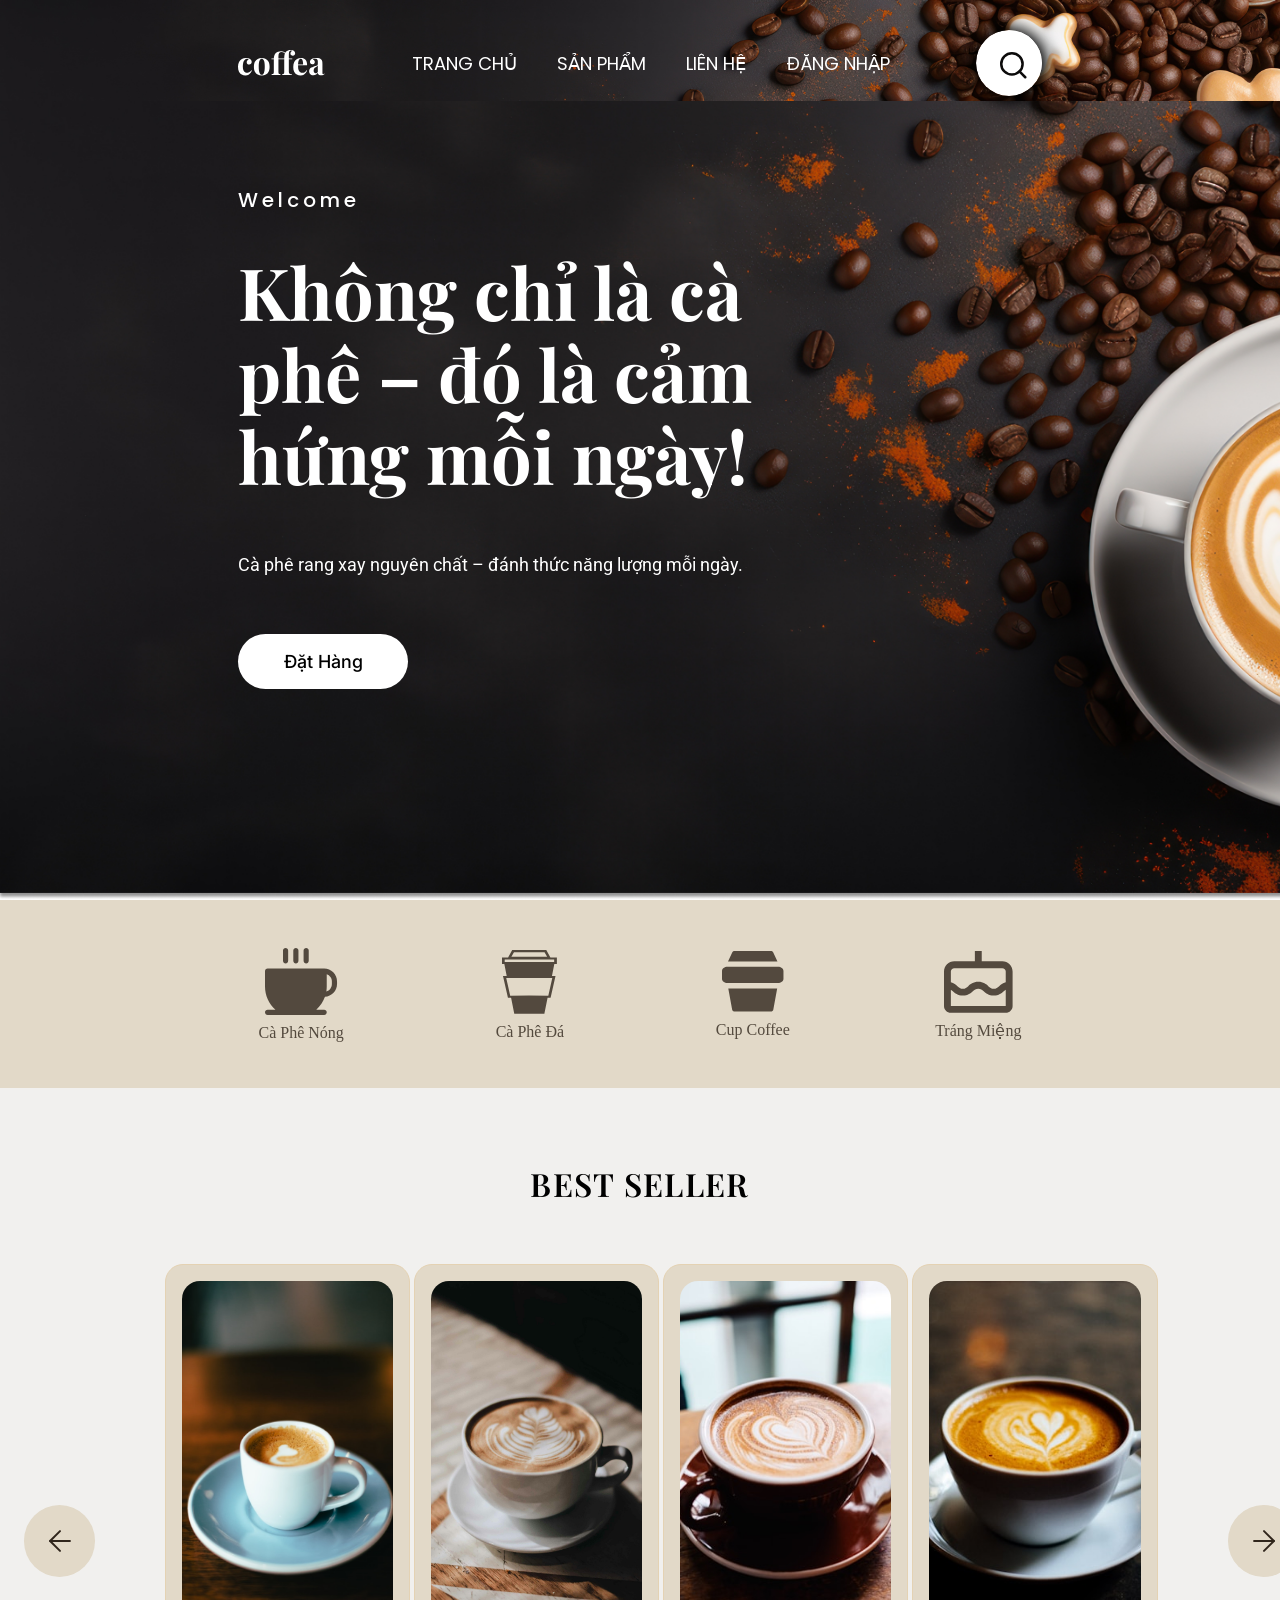
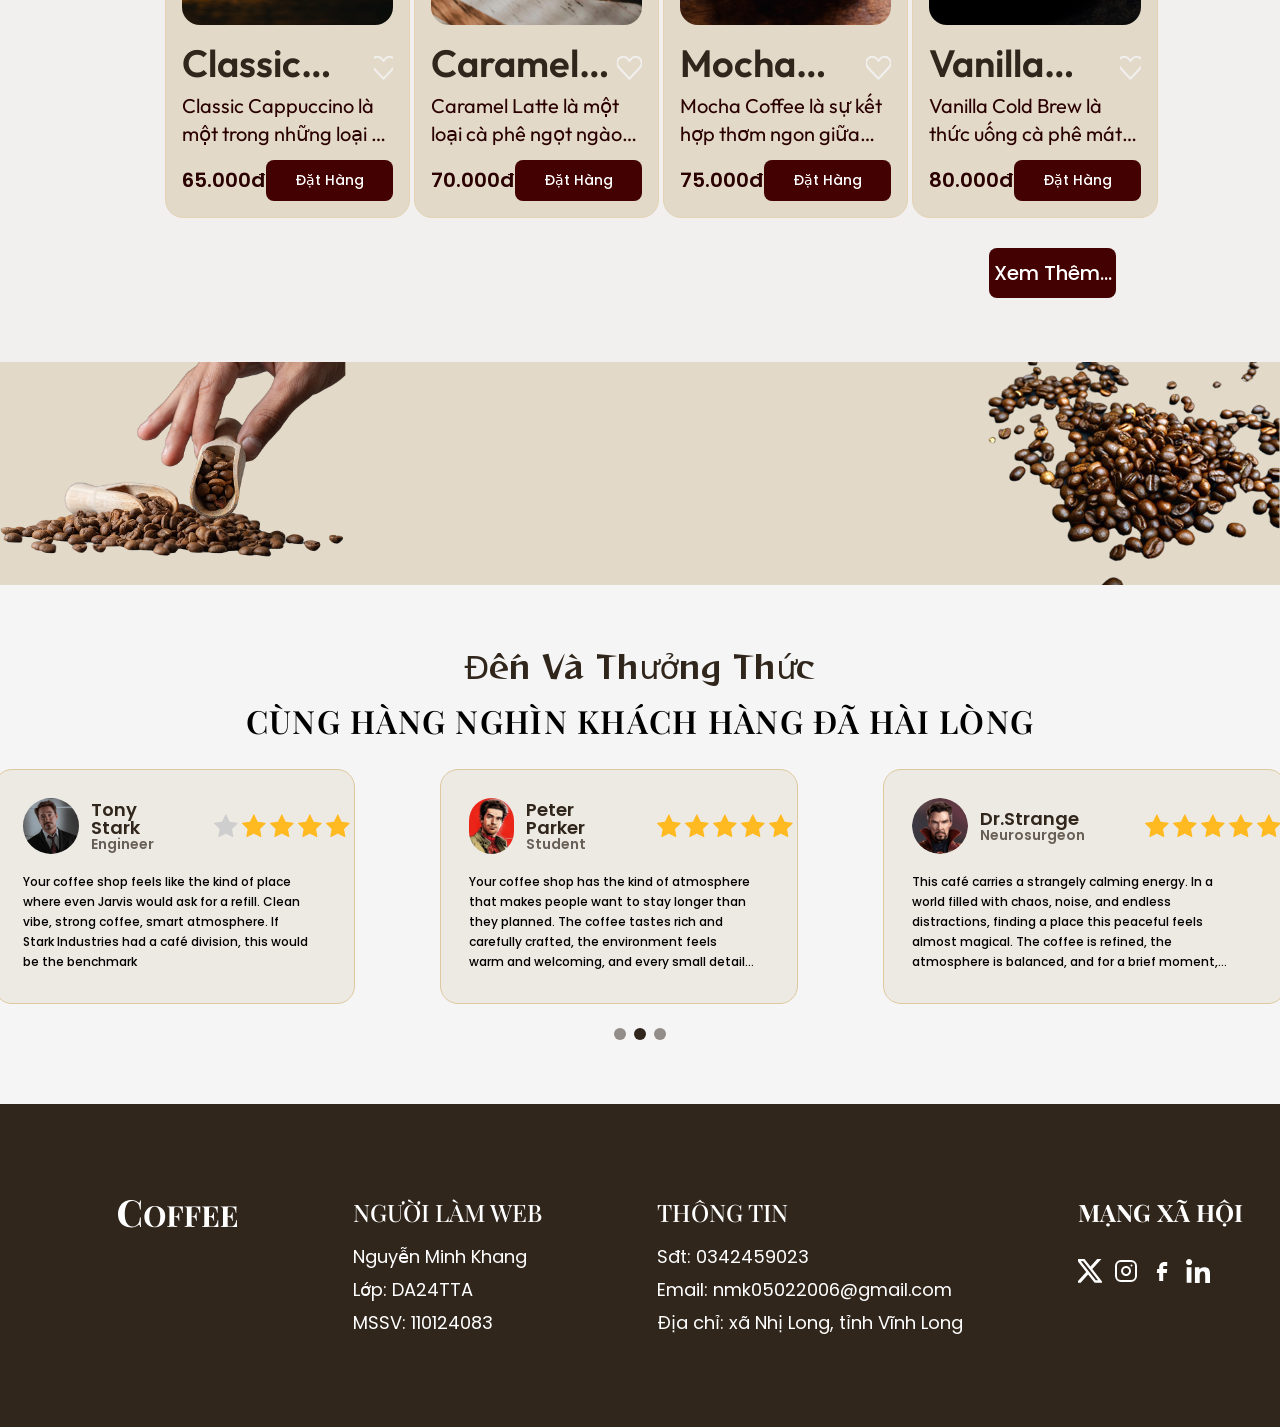
==== index.html @ 3fba6889 "web" ====
<!doctype html>
<html lang="vi">
  <head>
    <meta charset="UTF-8" />
    <meta name="viewport" content="width=device-width, initial-scale=1.0" />
    <link rel="stylesheet" href="./css/reset.css" />
    <link rel="stylesheet" href="./css/style.css" />
    <!-- nhung font -->
    <link rel="preconnect" href="https://fonts.googleapis.com" />
    <link rel="preconnect" href="https://fonts.gstatic.com" crossorigin />
    <link
      href="https://fonts.googleapis.com/css2?family=Be+Vietnam+Pro:ital,wght@0,100;0,200;0,300;0,400;0,500;0,600;0,700;0,800;0,900;1,100;1,200;1,300;1,400;1,500;1,600;1,700;1,800;1,900&family=Inter:ital,opsz,wght@0,14..32,100..900;1,14..32,100..900&family=Lato:ital,wght@0,100;0,300;0,400;0,700;0,900;1,100;1,300;1,400;1,700;1,900&family=Open+Sans:ital,wght@0,300..800;1,300..800&family=Outfit:wght@100..900&family=Playfair+Display:ital,wght@0,400..900;1,400..900&family=Poppins:ital,wght@0,100;0,200;0,300;0,400;0,500;0,600;0,700;0,800;0,900;1,100;1,200;1,300;1,400;1,500;1,600;1,700;1,800;1,900&family=Reggae+One&family=Roboto:ital,wght@0,100..900;1,100..900&display=swap"
      rel="stylesheet"
    />
    <title>CoffeeShop</title>
  </head>
  <body>
    <!-- header -->
    <header class="header fixed">
      <div class="container">
        <div class="body-header">
          <!-- logo coffea -->
          <img src="./assets/icon/Coffea1.svg" alt="coffea" class="logo" />
          <!-- nav -->
          <nav class="nav">
            <ul>
              <li>
                <a href="#">TRANG CHỦ</a>
              </li>
              <li>
                <a href="./html/san-pham.html#section1">SẢN PHẨM</a>
              </li>
              <!-- <li>
                <a href="#">SHOP</a>
              </li> -->
              <li>
                <a href="./html/lien-he.html#section1">LIÊN HỆ</a>
              </li>
              <li>
                <a href="#">ĐĂNG NHẬP</a>
              </li>
            </ul>
          </nav>
          <!-- search-btn -->
          <div class="search-box">
            <img
              src="./assets/icon/round-search.svg"
              alt=""
              class="Round-search"
            />
            <img src="./assets/icon/search-icon.svg" alt="" class="search" />
          </div>
        </div>
      </div>
    </header>
    <!-- main -->
    <main>
      <!-- hero -->
      <div class="hero">
        <div class="container">
          <div class="greeting">
            <p class="welcome">Welcome</p>
            <p class="title">Không chỉ là cà phê – đó là cảm hứng mỗi ngày!</p>
            <p class="desc">
              Cà phê rang xay nguyên chất – đánh thức năng lượng mỗi ngày.
            </p>
            <div class="action">
              <a href="#!" class="btn btn-hero">Đặt Hàng</a>
            </div>
          </div>
        </div>
      </div>
      <!-- menu -->
      <div class="menu">
        <div class="main-content">
          <ul class="product-list">
            <li>
              <a href="#!">
                <img
                  src="./assets/icon/coffee-product1.svg"
                  alt="Hot Coffee"
                  class="logo-product"
                />
                <p class="name-product">Cà Phê Nóng</p>
              </a>
            </li>
            <li>
              <a href="#!">
                <img
                  src="./assets/icon/coffee-product2.svg"
                  alt="Cold Coffee"
                  class="logo-product"
                />
                <p class="name-product">Cà Phê Đá</p>
              </a>
            </li>
            <li>
              <a href="#!">
                <img
                  src="./assets/icon/coffee-product3.svg"
                  alt="Cup Coffee"
                  class="logo-product"
                />
                <p class="name-product">Cup Coffee</p>
              </a>
            </li>
            <li>
              <a href="#!">
                <img
                  src="./assets/icon/coffee-product4.svg"
                  alt="Dessert"
                  class="logo-product"
                />
                <p class="name-product">Tráng Miệng</p>
              </a>
            </li>
          </ul>
        </div>
      </div>
      <!--Popular 1 -->
      <div class="popular">
        <div class="main-content">
          <!-- popular top -->
          <div class="popular-top">
            <p class="title">BEST SELLER</p>
          </div>

          <!--popular bottom  -->
          <div class="popular-bottom">
            <div class="control left">
              <img src="./assets/icon/arrow-left.svg" alt="move-left" />
            </div>
            <div class="coffee-list">
              <!-- item 1 -->
              <div class="coffee-item">
                <div class="content">
                  <a href="#!">
                    <img
                      src="./assets/img/coffee1.png"
                      alt="Classic Cappuccino"
                      class="thumb"
                    />
                  </a>
                  <div class="info">
                    <!-- head -->
                    <div class="head">
                      <a href="#!">
                        <h3 class="title line-clamp break-all">
                          Classic Cappuccino
                        </h3>
                      </a>
                      <span class="like">
                        <img
                          src="./assets/icon/heart.svg"
                          alt="heart-icon"
                          class="heart-icon"
                        />
                      </span>
                    </div>
                    <!-- body-desc -->
                    <p class="desc line-clamp line-2 break-all">
                      Classic Cappuccino là một trong những loại cà phê Ý nổi
                      tiếng nhất trên thế giới
                    </p>
                    <!-- foot -->
                    <div class="footer">
                      <span class="price">65.000đ</span>
                      <a href="#!" class="btn">Đặt Hàng</a>
                    </div>
                  </div>
                </div>
              </div>
              <!-- item 2 -->
              <div class="coffee-item">
                <div class="content">
                  <a href="#!">
                    <img
                      src="./assets/img/coffee2.jpg"
                      alt="Caramel Latte"
                      class="thumb"
                    />
                  </a>
                  <div class="info">
                    <!-- head -->
                    <div class="head">
                      <a href="#!">
                        <h3 class="title line-clamp break-all">
                          Caramel Latte
                        </h3>
                      </a>
                      <span class="like">
                        <img
                          src="./assets/icon/heart.svg"
                          alt="heart-icon"
                          class="heart-icon"
                        />
                      </span>
                    </div>
                    <!-- body-desc -->
                    <p class="desc line-clamp line-2 break-all">
                      Caramel Latte là một loại cà phê ngọt ngào và béo mịn
                    </p>
                    <!-- foot -->
                    <div class="footer">
                      <span class="price">70.000đ</span>
                      <a href="#!" class="btn">Đặt Hàng</a>
                    </div>
                  </div>
                </div>
              </div>
              <!-- item 3 -->
              <div class="coffee-item">
                <div class="content">
                  <a href="#!">
                    <img
                      src="./assets/img/coffee3.png"
                      alt="Mocha Coffee"
                      class="thumb"
                    />
                  </a>
                  <div class="info">
                    <!-- head -->
                    <div class="head">
                      <a href="#!">
                        <h3 class="title line-clamp break-all">Mocha Coffee</h3>
                      </a>
                      <span class="like">
                        <img
                          src="./assets/icon/heart.svg"
                          alt="heart-icon"
                          class="heart-icon"
                        />
                      </span>
                    </div>
                    <!-- body-desc -->
                    <p class="desc line-clamp line-2 break-all">
                      Mocha Coffee là sự kết hợp thơm ngon giữa espresso,
                      chocolate
                    </p>
                    <!-- foot -->
                    <div class="footer">
                      <span class="price">75.000đ</span>
                      <a href="#!" class="btn">Đặt Hàng</a>
                    </div>
                  </div>
                </div>
              </div>
              <!-- item 4 -->
              <div class="coffee-item">
                <div class="content">
                  <a href="#!">
                    <img
                      src="./assets/img/coffee4.png"
                      alt="Vanilla Cold Brew"
                      class="thumb"
                    />
                  </a>
                  <div class="info">
                    <!-- head -->
                    <div class="head">
                      <a href="#!">
                        <h3 class="title line-clamp break-all">
                          Vanilla Cold Brew
                        </h3>
                      </a>
                      <span class="like">
                        <img
                          src="./assets/icon/heart.svg"
                          alt="heart-icon"
                          class="heart-icon"
                        />
                      </span>
                    </div>
                    <!-- body-desc -->
                    <p class="desc line-clamp line-2 break-all">
                      Vanilla Cold Brew là thức uống cà phê mát lạnh được pha
                      bằng cách ủ cà phê trong nước lạnh suốt nhiều giờ
                    </p>
                    <!-- foot -->
                    <div class="footer">
                      <span class="price">80.000đ</span>
                      <a href="#!" class="btn">Đặt Hàng</a>
                    </div>
                  </div>
                </div>
              </div>
            </div>
            <div class="control right">
              <img src="./assets/icon/arrow-right.svg" alt="move-right" />
            </div>
          </div>
          <!-- more -->
          <div class="More">
            <a href="./html/san-pham.html#section1"
              ><div class="btn">Xem Thêm...</div></a
            >
          </div>
        </div>
      </div>

      <!-- Popular 2 (bỏ)-->
      <div class="popular popular2" style="display: none">
        <div class="main-content">
          <!-- popular top -->
          <div class="popular-top">
            <p class="title">BEST DESSERT</p>
          </div>

          <!--popular bottom  -->
          <div class="popular-bottom">
            <div class="control left">
              <img src="./assets/icon/arrow-left.svg" alt="move-left" />
            </div>
            <div class="coffee-list">
              <!-- item 1 -->
              <div class="coffee-item">
                <div class="content">
                  <a href="#!">
                    <img
                      src="./assets/img/dessert1.jpg"
                      alt="Lungo coffee"
                      class="thumb"
                    />
                  </a>
                  <div class="info">
                    <!-- head -->
                    <div class="head">
                      <a href="#!">
                        <h3 class="title line-clamp break-all">
                          Tên dài dài dài
                        </h3>
                      </a>
                      <span class="like">
                        <img
                          src="./assets/icon/heart.svg"
                          alt="heart-icon"
                          class="heart-icon"
                        />
                      </span>
                    </div>
                    <!-- body-desc -->
                    <p class="desc line-clamp line-2 break-all">
                      người dùng nhập dài dài dài dài dài dài dài dài dài dài
                      dài dài dài dài dài
                    </p>
                    <!-- foot -->
                    <div class="footer">
                      <span class="price">30.000đ</span>
                      <a href="#!" class="btn">Đặt Hàng</a>
                    </div>
                  </div>
                </div>
              </div>
              <!-- item 2 -->
              <div class="coffee-item">
                <div class="content">
                  <a href="#!">
                    <img
                      src="./assets/img/dessert2.jpg"
                      alt="Lungo coffee"
                      class="thumb"
                    />
                  </a>
                  <div class="info">
                    <!-- head -->
                    <div class="head">
                      <a href="#!">
                        <h3 class="title line-clamp break-all">bánh crepe</h3>
                      </a>
                      <span class="like">
                        <img
                          src="./assets/icon/heart.svg"
                          alt="heart-icon"
                          class="heart-icon"
                        />
                      </span>
                    </div>
                    <!-- body-desc -->
                    <p class="desc line-clamp line-2 break-all">
                      hơi dài dài dài dài dài dài dài dài dài dài dài dài dài
                      dài dài dài dài
                    </p>
                    <!-- foot -->
                    <div class="footer">
                      <span class="price">30.000đ</span>
                      <a href="#!" class="btn">Đặt Hàng</a>
                    </div>
                  </div>
                </div>
              </div>
              <!-- item 3 -->
              <div class="coffee-item">
                <div class="content">
                  <a href="#!">
                    <img
                      src="./assets/img/dessert3.jpg"
                      alt="Lungo coffee"
                      class="thumb"
                    />
                  </a>
                  <div class="info">
                    <!-- head -->
                    <div class="head">
                      <a href="#!">
                        <h3 class="title line-clamp break-all">Lungo coffee</h3>
                      </a>
                      <span class="like">
                        <img
                          src="./assets/icon/heart.svg"
                          alt="heart-icon"
                          class="heart-icon"
                        />
                      </span>
                    </div>
                    <!-- body-desc -->
                    <p class="desc line-clamp line-2 break-all">
                      Một đoạn mô tả ngẫu nhiên Lorem ipsum dolor sit amet.
                    </p>
                    <!-- foot -->
                    <div class="footer">
                      <span class="price">30.000đ</span>
                      <a href="#!" class="btn">Đặt Hàng</a>
                    </div>
                  </div>
                </div>
              </div>
              <!-- item 4 -->
              <div class="coffee-item">
                <div class="content">
                  <a href="#!">
                    <img
                      src="./assets/img/dessert4.jpg"
                      alt="Lungo coffee"
                      class="thumb"
                    />
                  </a>
                  <div class="info">
                    <!-- head -->
                    <div class="head">
                      <a href="#!">
                        <h3 class="title line-clamp break-all">Lungo coffee</h3>
                      </a>
                      <span class="like">
                        <img
                          src="./assets/icon/heart.svg"
                          alt="heart-icon"
                          class="heart-icon"
                        />
                      </span>
                    </div>
                    <!-- body-desc -->
                    <p class="desc line-clamp line-2 break-all">
                      Lorem ipsum dolor sit amet. Lorem ipsum dolor sit amet.
                    </p>
                    <!-- foot -->
                    <div class="footer">
                      <span class="price">30.000đ</span>
                      <a href="#!" class="btn">Đặt Hàng</a>
                    </div>
                  </div>
                </div>
              </div>
            </div>
            <div class="control right">
              <img src="./assets/icon/arrow-right.svg" alt="move-right" />
            </div>
          </div>
          <!-- more -->
          <div class="More">
            <a href="#!"><div class="btn">Xem Thêm..</div></a>
          </div>
        </div>
      </div>

      <!--wall 1 -->
      <div class="wall1">
        <img
          src="./assets/img/cai_tay_va_1_dong_ca_phe.png"
          alt=""
          class="item"
        />
        <img src="./assets/img/mot_dong_ca_phe.png" alt="" class="item" />
      </div>

      <!-- feedback -->
      <div class="feedback">
        <div class="container">
          <!-- title -->
          <div class="title">
            <p>Đến Và Thưởng Thức</p>
            <p>CÙNG HÀNG NGHÌN KHÁCH HÀNG ĐÃ HÀI LÒNG</p>
          </div>
          <!-- feedback-list -->
          <div class="feedback-list">
            <!-- item 1 -->
            <div class="feedback-item">
              <div class="head">
                <!-- info-customer -->
                <div class="customer">
                  <img src="./assets/img/ava1.jpg" alt="" class="avt" />
                  <div class="info-customer">
                    <p class="name">Tony Stark</p>
                    <p class="job">Engineer</p>
                  </div>
                </div>
                <!-- rating -->
                <div class="rating">
                  <img src="./assets/icon/Empty-Star.svg" alt="" class="star" />
                  <img
                    src="./assets/icon/Filled-Star.svg"
                    alt=""
                    class="star"
                  />
                  <img
                    src="./assets/icon/Filled-Star.svg"
                    alt=""
                    class="star"
                  />
                  <img
                    src="./assets/icon/Filled-Star.svg"
                    alt=""
                    class="star"
                  />
                  <img
                    src="./assets/icon/Filled-Star.svg"
                    alt=""
                    class="star"
                  />
                </div>
              </div>
              <div class="body">
                <p class="cmt line-clamp line-5 break-all">
                  Your coffee shop feels like the kind of place where even
                  Jarvis would ask for a refill. Clean vibe, strong coffee,
                  smart atmosphere. If Stark Industries had a café division,
                  this would be the benchmark
                </p>
              </div>
            </div>

            <!-- item 2 -->
            <div class="feedback-item">
              <div class="head">
                <!-- info-customer -->
                <div class="customer">
                  <img src="./assets/img/ava2.jpg" alt="" class="avt" />
                  <div class="info-customer">
                    <p class="name">Peter Parker</p>
                    <p class="job">Student</p>
                  </div>
                </div>
                <!-- rating -->
                <div class="rating">
                  <img
                    src="./assets/icon/Filled-Star.svg"
                    alt=""
                    class="star"
                  />
                  <img
                    src="./assets/icon/Filled-Star.svg"
                    alt=""
                    class="star"
                  />
                  <img
                    src="./assets/icon/Filled-Star.svg"
                    alt=""
                    class="star"
                  />
                  <img
                    src="./assets/icon/Filled-Star.svg"
                    alt=""
                    class="star"
                  />
                  <img
                    src="./assets/icon/Filled-Star.svg"
                    alt=""
                    class="star"
                  />
                </div>
              </div>
              <div class="body">
                <p class="cmt line-clamp line-5 break-all">
                  Your coffee shop has the kind of atmosphere that makes people
                  want to stay longer than they planned. The coffee tastes rich
                  and carefully crafted, the environment feels warm and
                  welcoming, and every small detail — from the lighting to the
                  music — creates a relaxing experience. It’s not just a place
                  to grab a drink, it’s the kind of café where ideas start,
                  conversations last for hours, and customers keep coming back
                  without even realizing why.
                </p>
              </div>
            </div>

            <!-- item 3 -->
            <div class="feedback-item">
              <div class="head">
                <!-- info-customer -->
                <div class="customer">
                  <img src="./assets/img/ava3.png" alt="" class="avt" />
                  <div class="info-customer">
                    <p class="name">Dr.Strange</p>
                    <p class="job">Neurosurgeon</p>
                  </div>
                </div>
                <!-- rating -->
                <div class="rating">
                  <img
                    src="./assets/icon/Filled-Star.svg"
                    alt=""
                    class="star"
                  />
                  <img
                    src="./assets/icon/Filled-Star.svg"
                    alt=""
                    class="star"
                  />
                  <img
                    src="./assets/icon/Filled-Star.svg"
                    alt=""
                    class="star"
                  />
                  <img
                    src="./assets/icon/Filled-Star.svg"
                    alt=""
                    class="star"
                  />
                  <img
                    src="./assets/icon/Filled-Star.svg"
                    alt=""
                    class="star"
                  />
                </div>
              </div>
              <div class="body">
                <p class="cmt line-clamp line-5 break-all">
                  This café carries a strangely calming energy. In a world
                  filled with chaos, noise, and endless distractions, finding a
                  place this peaceful feels almost magical. The coffee is
                  refined, the atmosphere is balanced, and for a brief moment,
                  even the multiverse seems quiet.
                </p>
              </div>
            </div>
          </div>
          <!-- control -->
          <div class="dots">
            <span class="dot"></span>
            <span class="dot active"></span>
            <span class="dot"></span>
          </div>
        </div>
      </div>
    </main>
    <!-- footer -->
    <footer class="footer-page">
      <div class="container">
        <div class="logo">
          <img src="./assets/icon/Coffee2.svg" alt="" class="brand-logo" />
        </div>
        <div class="columns">
          <!-- item 1 -->
          <div class="item">
            <h3 class="title">NGƯỜI LÀM WEB</h3>
            <ul>
              <li>
                <a href="#">Nguyễn Minh Khang</a>
              </li>
              <li>
                <a href="#">Lớp: DA24TTA</a>
              </li>
              <li>
                <a href="#">MSSV: 110124083</a>
              </li>
            </ul>
          </div>
          <!-- item 2 -->
          <!-- <div class="item">
            <h3 class="title">MÃ NGUỒN</h3>
            <ul>
              <li>
                <a href="#">GitHub Repository</a>
              </li>
              <li>
                <a href="#">Git</a>
              </li>
              <li>
                <a href="#">Câu chuyện</a>
              </li>
            </ul>
          </div> -->
          <!-- item 3 -->
          <div class="item">
            <h3 class="title">THÔNG TIN</h3>
            <ul>
              <li>
                <a href="#">Sđt: 0342459023</a>
              </li>
              <li>
                <a href="#">Email: nmk05022006@gmail.com</a>
              </li>
              <li>
                <a href="#">Địa chỉ: xã Nhị Long, tỉnh Vĩnh Long</a>
              </li>
            </ul>
          </div>
        </div>
        <div class="social">
          <h3 class="title">MẠNG XÃ HỘI</h3>
          <ul>
            <li>
              <a href="#!"
                ><img src="./assets/icon/X.svg" alt="X" class="social-icon"
              /></a>
            </li>
            <li>
              <a href="#!"
                ><img
                  src="./assets/icon/instagram.svg"
                  alt="instagram"
                  class="social-icon"
              /></a>
            </li>
            <li>
              <a href="#!"
                ><img
                  src="./assets/icon/facebook.svg"
                  alt="facebook"
                  class="social-icon"
              /></a>
            </li>
            <li>
              <a href="#!"
                ><img
                  src="./assets/icon/in.svg"
                  alt="linkendi"
                  class="social-icon"
              /></a>
            </li>
          </ul>
        </div>
      </div>
    </footer>
  </body>
</html>
---- css/style.css ----
* {
  box-sizing: border-box;
}
html {
  font-size: 62.5%;
  scroll-behavior: smooth;
}
body {
  font-size: 1.6rem;
}
/* ================Chung=============== */
a {
  text-decoration: none;
}
.main-content {
  width: 1760px;
  margin-left: auto;
  margin-right: auto;
  max-width: calc(100% - 48px);
}
.btn {
  display: inline-block;
  line-height: 41px;
  border-radius: 8px;
  background-color: #430101;
  min-width: 127px;
  text-align: center;
  color: white;
  font-family: "Poppins", sans-serif;
  font-weight: 500;
  font-size: 1.4rem;
}
.btn:hover {
  cursor: pointer;
  opacity: 90%;
  box-shadow: 2px 2px 16px 2px #000000;
}
.line-clamp {
  display: -webkit-box;
  -webkit-line-clamp: var(--line-clamp, 1);
  -webkit-box-orient: vertical;
  overflow: hidden;
}
.line-clamp.line-2 {
  -webkit-line-clamp: var(--line-clamp, 2);
}
.line-clamp.line-5 {
  -webkit-line-clamp: var(--line-clamp, 5);
}
.break-all {
  /* word-break: break-all; */
  overflow-wrap: anywhere;
}
/* =============header============= */
.header {
  position: absolute;
  top: 0;
  left: 0;
  z-index: 10;
  width: 100%;
  background: url(../assets/img/espresso-surrounded-by-scattered-coffee-beans-dark-surface\ 1@2x.png);
  background-size: cover;
  background-position: top;
}
.header.fixed {
  position: fixed;
  /* top: -46px; */
  z-index: 100;
}
.header .container {
  padding-left: 238px;
  padding-right: 238px;
}
.header .body-header {
  display: flex;
  align-items: center;
  /* background-color: brown; */
  margin-right: auto;
  margin-left: auto;
  /* width: 82%; */
  padding-top: 30px;
  padding-right: 0;
  padding-left: 0px;
  padding-bottom: 5px;
}
.header .nav {
  margin-left: auto;
}
.header .nav ul {
  display: flex;
  align-items: center;
}
.header .nav a {
  padding: 5px 20px;
  font-size: 1.8rem;
  font-family: "Poppins", sans-serif;
  color: white;
  /* font-weight: 500; */
  line-height: 27px;
}
.header .nav a:hover {
  text-shadow: 1px 0 0 currentColor;
}
.header .search-box {
  margin-left: auto;
  border-radius: 100%;
  min-width: 66px;
  height: 66px;
  position: relative;
}

.header .search-box .Round-search {
  position: absolute;
  top: 0;
  right: 0;
  width: 100%;
  cursor: pointer;
  /* border: 1px solid black; */
  box-shadow: 1px 2px 15px 5px #000000;
  border-radius: 100%;
}
.header .search-box:hover {
  box-shadow: 1px 2px 15px 8px #000000;
}

.header .search-box .search {
  position: absolute;
  top: 22.335px;
  right: 15px;
  cursor: pointer;
}
/* ====================hero===================== */
.hero {
  max-width: 100vw;
  /* position: relative; */
  min-height: 100vh;

  /* padding-top: 100px; */
  background: url(../assets/img/espresso-surrounded-by-scattered-coffee-beans-dark-surface\ 1@2x.png);
  background-repeat: no-repeat;
  background-size: cover;
  background-position: top left;
  object-fit: cover;
  padding-top: 190px;
  padding-left: 238px;
  /* padding-bottom: 232px; */
}
.hero .container {
  max-width: 557px;
  /* margin-left: 238px; */
  /* padding-top: 294px;
  padding-bottom: 232px; */
  /* padding-right: 1125px; */
}
.greeting .welcome {
  color: white;
  font-size: 2rem;
  font-family: "Poppins", sans-serif;
  padding-bottom: 40px;
  font-weight: 500;
  line-height: auto;
  letter-spacing: 0.4rem;
}
.greeting .title {
  color: white;
  font-size: 7.2rem;
  font-family: "Playfair Display", serif;
  font-weight: bold;
  line-height: 114%;
  letter-spacing: 0;
  padding-bottom: 56px;
}
.greeting .desc {
  color: white;
  font-family: "Roboto", sans-serif;
  font-size: 1.8rem;
  line-height: 144%;
  padding-bottom: 56px;
}
.btn.btn-hero {
  border-radius: 100px;
  line-height: 55px;
  background-color: white;
  color: black;
  /* font-family: "Roboto", sans-serif; */
  /* font-family: "Open Sans", sans-serif; */
  /* font-family: "Outfit", sans-serif; */
  font-family: "Inter", sans-serif;
  font-weight: 500;
  min-width: 170px;
  font-size: 1.8rem;
}
/* ========================menu======================= */
.menu {
  background: #e2d9c8;
}
.menu .product-list {
  display: flex;
  justify-content: center;

  align-items: center;
  padding-bottom: 46.8px;
  padding-top: 48px;
}
.product-list li {
  padding: 0 75.9px;
}
.product-list li:last-child {
  padding-left: 69.47px;
}
.product-list li a {
  display: flex;
  flex-direction: column;
  justify-content: center;
  align-items: center;
  gap: 10px;
}
.product-list li a img {
  object-fit: cover;
  /* width: 100%; */
}
.product-list li a p {
  color: #544a3e;
}
/* ========================popular===================== */
.popular {
  background: #f1f0ee;
}

/* popular top */
.popular .popular-top {
  padding-top: 80px;
  padding-bottom: 64px;
}
.popular .popular-top .title {
  text-align: center;
  font-family: "Playfair Display", serif;
  font-weight: 600;
  font-size: 3.2rem;
  letter-spacing: 0.128rem;
}
/* popular bottom */
.popular-bottom {
  display: flex;
  align-items: center;
}
.popular-bottom .control {
  width: 71px;
  right: 71px;
  border-radius: 9999px;
  background: #e2d9c8;
  display: flex;
  align-items: center;
  justify-content: center;
}
.popular-bottom .control:hover {
  cursor: pointer;
  opacity: 91%;
  box-shadow: 1px 2px 15px -2px #000000;
}
.popular-bottom .control img {
  padding: 19px;
}
.popular-bottom .control.left {
  margin-right: 70px;
}
.popular-bottom .control.right {
  margin-left: 70px;
}
.popular-bottom .coffee-list {
  display: flex;
  gap: 4px;
}
.coffee-list .coffee-item {
  flex: 1;
  border: 1px solid #e4d2b3;
  background: #e2d9c8;
  border-radius: 18px;
}
.coffee-list .coffee-item:hover {
  border: 1px solid transparent;
  box-shadow: 0 18px 36px 0 rgba(0, 0, 0, 0.05);
}
.coffee-list .coffee-item .content {
  padding: 16px;
}
.coffee-list .coffee-item .content a .thumb {
  width: 100%;
  height: 344px;
  border-radius: 18px;
  object-fit: cover;
}

.coffee-list .coffee-item .head {
  display: flex;
  justify-content: space-between;
  align-items: center;
  padding-top: 16px;
}
.coffee-list .coffee-item .head a h3 {
  color: #30261c;
  font-size: 3.8rem;
  flex: 1;
  font-family: "Outfit", sans-serif;
  font-weight: 600;
  margin-bottom: 10px;
}
.coffee-list .coffee-item .head .heart-icon {
  height: 32.83px;
  object-fit: cover;
  width: 100%;
  flex: 1;
}
.coffee-list .coffee-item .head .heart-icon:hover {
  cursor: pointer;
  background: black;
}
.coffee-list .coffee-item .desc {
  color: #2a0000;
  margin-bottom: 12px;
  font-size: 2rem;
  line-height: 140%;
  font-family: "Outfit", sans-serif;
}
.coffee-list .coffee-item .footer {
  display: flex;
  align-items: center;
  justify-content: space-between;
}
.coffee-list .coffee-item .footer .price {
  color: #2a0000;
  font-size: 2rem;
  line-height: 150%;
  font-weight: 600;
  font-family: "Poppins", sans-serif;
}
.coffee-list .coffee-item .footer .btn:hover {
  background: #2a0000;
}
.popular .More {
  padding-top: 30px;
  display: flex;
  justify-content: flex-end;
  padding-right: 140px;
}
.popular .More .btn {
  margin-right: 0;
  font-size: 2rem;
  line-height: 50px;
}
.popular .More .btn:hover {
  color: #430101;
  background-color: #dec89e;
  box-shadow: -1px 9px 17px 1px rgba(0, 0, 0, 0.89);
}
.popular {
  padding-bottom: 64px;
}
/*================= popular 2 ===========*/
.popular.popular2 {
  padding-bottom: 64px;
}
/* ===================wall 1===================== */
.wall1 {
  display: flex;
  background: #e2d9c8;
  max-height: 335px;
  justify-content: space-between;
}
.wall1 .item:first-child {
  width: 27%;
  object-fit: cover;
}
.wall1 .item:last-child {
  width: 26.17%;
  object-fit: cover;
}
/* ======================feedback=============== */
.feedback {
  background: #f5f5f5;
}
.feedback .container {
  width: 1444px;
  max-width: calc(100% - 50px);
  margin-left: auto;
  margin-right: auto;
}
.feedback .container .title {
  display: flex;
  flex-direction: column;
  align-items: center;
  gap: 24px;
  justify-content: center;
  padding-top: 64px;
  padding-bottom: 32px;
}

.feedback .container .title p {
  text-align: center;
}
.feedback .container .title p:first-child {
  font-size: 3.2rem;
  font-family: "Reggae One", system-ui;
  color: #30261c;
}
.feedback .container .title p:last-child {
  font-size: 3.2rem;
  font-family: "Playfair Display", serif;
  font-weight: 600;
  letter-spacing: 0.128rem;
}
.feedback .container .feedback-list {
  display: flex;
  justify-content: center;
  align-items: center;
  gap: 85px;
  padding-bottom: 24px;
}
.feedback .container .feedback-list .feedback-item {
  width: 441px;
  height: 235px;
  flex: 1;
  background: rgb(226, 217, 200, 0.4);
  border: #dec89e 1px solid;
  border-radius: 18px;
}
.feedback .feedback-item .head {
  display: flex;
  justify-content: space-between;
  gap: 60px;
  padding-top: 28px;
  padding-left: 28px;
  padding-right: 4px;
  padding-bottom: 18px;
}
.feedback .feedback-item .head .customer {
  display: flex;

  align-items: center;
  gap: 12px;
}
.feedback .feedback-item .head .customer .info-customer .name {
  font-family: "Poppins", sans-serif;
  font-size: 1.8rem;
  font-weight: 600;
  color: #30261c;
}
.feedback .feedback-item .head .customer .info-customer .job {
  font-family: "Poppins", sans-serif;
  font-size: 1.4rem;
  color: #30261c;
  font-weight: 600;
  opacity: 70%;
}
.feedback .feedback-item .head .customer img {
  width: 56px;
  height: 56px;
  object-fit: cover;
  border-radius: 999px;
}
.feedback .feedback-item .head .rating {
  display: flex;
  gap: 4px;
}
.feedback .feedback-item .head .rating img {
  flex: 1;
  width: 24px;
}
.feedback .feedback-item .body {
  padding-bottom: 45px;
  padding-left: 28px;
  padding-right: 43px;
  font-family: "Poppins", sans-serif;
  font-size: 1.2rem;
  font-weight: 500;
  line-height: 167%;
}
.dots {
  display: flex;
  justify-content: center;
  align-items: center;
  gap: 8px;
  padding-bottom: 64px;
}
.dot {
  width: 12px;
  background: rgba(48, 38, 28, 0.5);
  height: 12px;
  border-radius: 999px;
}
.dot:hover {
  cursor: pointer;
}
.dot.active {
  background: #30261c;
}

.dot.active:hover {
  cursor: default;
}
/* ==========================footer============================= */
.footer-page {
  background: #30261c;
}

.footer-page .container {
  padding-top: 96px;
  padding-right: 150px;
  padding-left: 50px;
  padding-bottom: 95px;
  min-width: 1460px;
  display: flex;
  align-items: top;
  justify-content: center;
  gap: 115px;
}
.footer-page .logo .brand-logo {
  width: 120px;
  object-fit: cover;
}
.footer-page .columns {
  display: flex;
  gap: 115px;
  align-items: center;
}
.footer-page .columns .item .title {
  text-align: left;
  font-family: "Playfair Display", serif;
  font-size: 2.4rem;
  font-weight: 500;
  color: white;
  padding-bottom: 12px;
}
.footer-page .columns .item ul {
  padding-top: 12px;
  display: flex;
  flex-direction: column;
  gap: 15px;
}
.footer-page .columns .item ul li a {
  font-family: "Poppins", sans-serif;
  font-size: 1.8rem;
  color: white;
  text-align: left;
}
.footer-page .social {
  display: flex;
  flex-direction: column;
  justify-content: left;
  /* align-items: center; */
  /* gap: 35px; */
  align-items: top;
}
.footer-page .social .title {
  color: white;
  font-weight: 700;
  font-size: 2.4rem;
  font-family: "Playfair Display", serif;
  padding-bottom: 35px;
}
.footer-page .social ul {
  display: flex;
  gap: 12px;
}
.footer-page .social ul li a img {
  width: 24px;
  height: 24px;
  object-fit: cover;
}
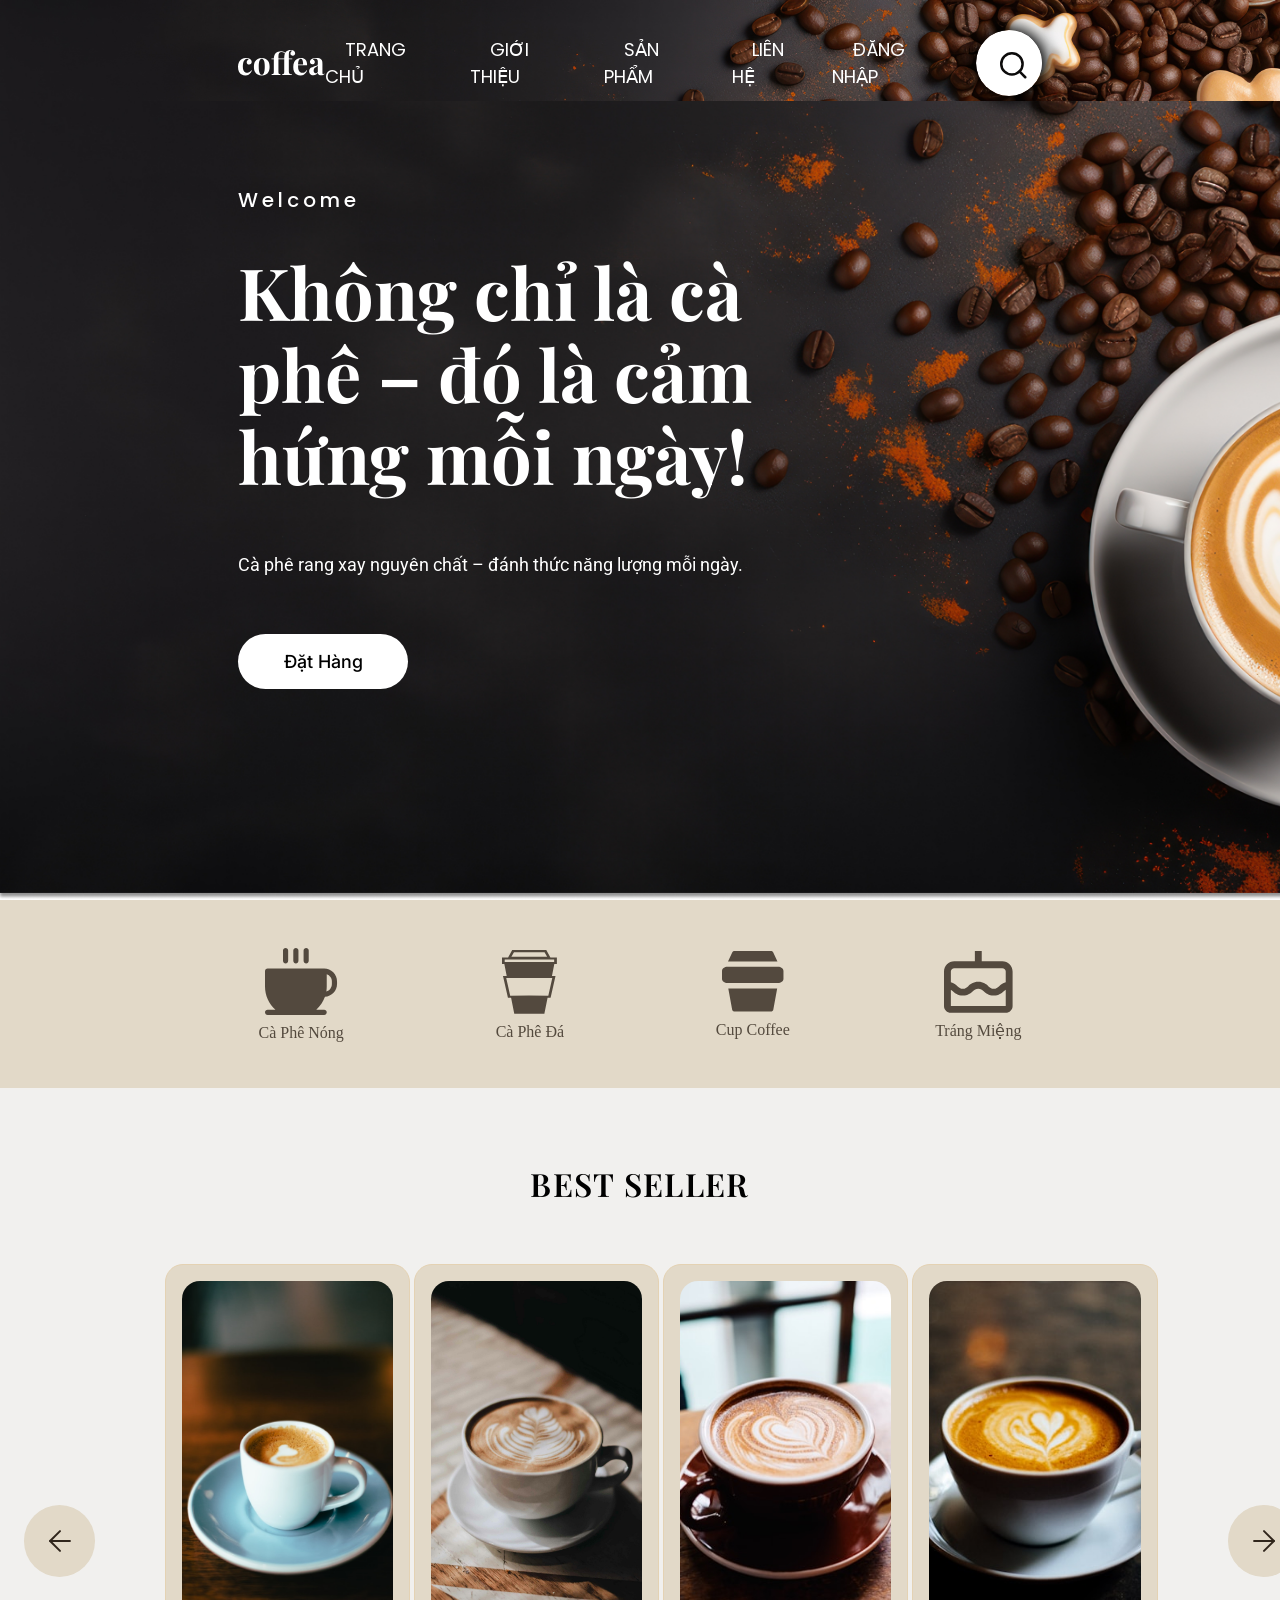
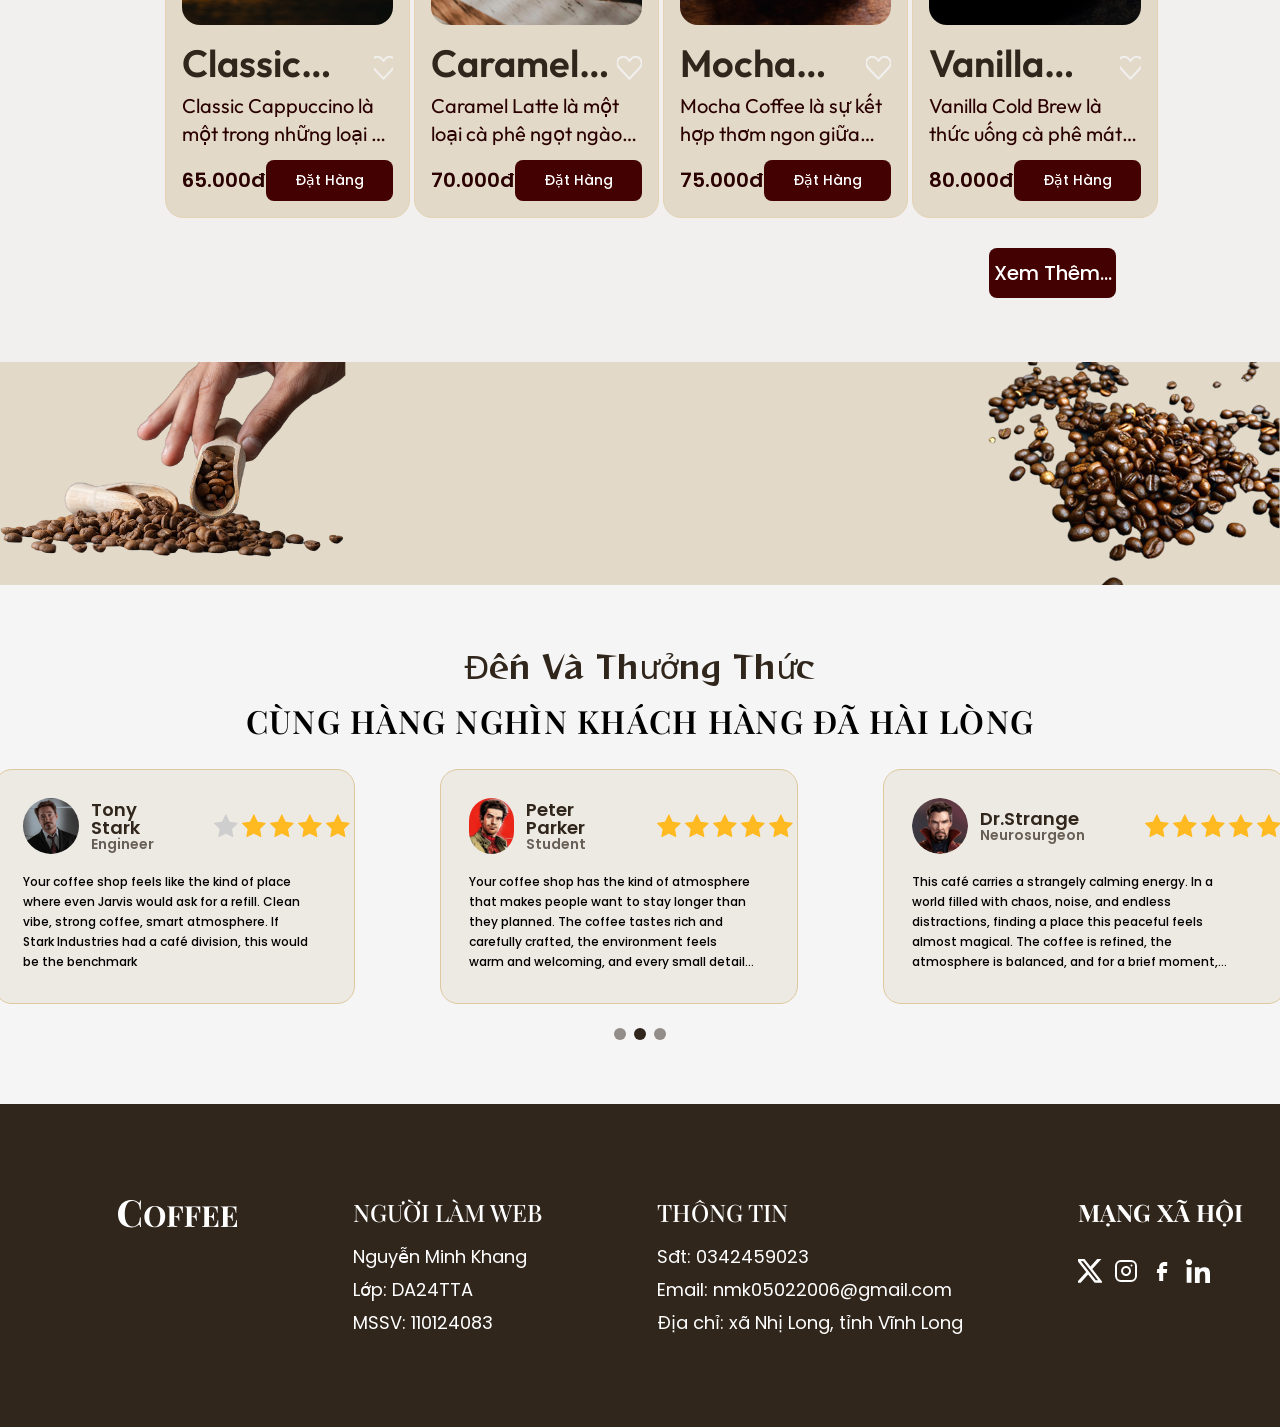
==== commit d4a92d82: "thêm trang giới thiệu và sửa file docx" ====
--- a/index.html
+++ b/index.html
@@ -4,7 +4,7 @@
     <meta charset="UTF-8" />
     <meta name="viewport" content="width=device-width, initial-scale=1.0" />
     <link rel="stylesheet" href="./css/reset.css" />
-    <link rel="stylesheet" href="./css/style.css" />
+    <link rel="stylesheet" href="./css/style-index.css" />
     <!-- nhung font -->
     <link rel="preconnect" href="https://fonts.googleapis.com" />
     <link rel="preconnect" href="https://fonts.gstatic.com" crossorigin />
@@ -26,6 +26,9 @@
             <ul>
               <li>
                 <a href="#">TRANG CHỦ</a>
+              </li>
+              <li>
+                <a href="./html/gioi-thieu.html#section1">GIỚI THIỆU</a>
               </li>
               <li>
                 <a href="./html/san-pham.html#section1">SẢN PHẨM</a>
--- a/css/style-index.css
+++ b/css/style-index.css
@@ -0,0 +1,569 @@
+* {
+  box-sizing: border-box;
+}
+html {
+  font-size: 62.5%;
+  scroll-behavior: smooth;
+}
+body {
+  font-size: 1.6rem;
+}
+/* ================Chung=============== */
+a {
+  text-decoration: none;
+}
+.main-content {
+  width: 1760px;
+  margin-left: auto;
+  margin-right: auto;
+  max-width: calc(100% - 48px);
+}
+.btn {
+  display: inline-block;
+  line-height: 41px;
+  border-radius: 8px;
+  background-color: #430101;
+  min-width: 127px;
+  text-align: center;
+  color: white;
+  font-family: "Poppins", sans-serif;
+  font-weight: 500;
+  font-size: 1.4rem;
+}
+.btn:hover {
+  cursor: pointer;
+  opacity: 90%;
+  box-shadow: 2px 2px 16px 2px #000000;
+}
+.line-clamp {
+  display: -webkit-box;
+  -webkit-line-clamp: var(--line-clamp, 1);
+  -webkit-box-orient: vertical;
+  overflow: hidden;
+}
+.line-clamp.line-2 {
+  -webkit-line-clamp: var(--line-clamp, 2);
+}
+.line-clamp.line-5 {
+  -webkit-line-clamp: var(--line-clamp, 5);
+}
+.break-all {
+  /* word-break: break-all; */
+  overflow-wrap: anywhere;
+}
+/* =============header============= */
+.header {
+  position: absolute;
+  top: 0;
+  left: 0;
+  z-index: 10;
+  width: 100%;
+  background: url(../assets/img/espresso-surrounded-by-scattered-coffee-beans-dark-surface\ 1@2x.png);
+  background-size: cover;
+  background-position: top;
+}
+.header.fixed {
+  position: fixed;
+  /* top: -46px; */
+  z-index: 100;
+}
+.header .container {
+  padding-left: 238px;
+  padding-right: 238px;
+}
+.header .body-header {
+  display: flex;
+  align-items: center;
+  /* background-color: brown; */
+  margin-right: auto;
+  margin-left: auto;
+  /* width: 82%; */
+  padding-top: 30px;
+  padding-right: 0;
+  padding-left: 0px;
+  padding-bottom: 5px;
+}
+.header .nav {
+  margin-left: auto;
+}
+.header .nav ul {
+  display: flex;
+  align-items: center;
+}
+.header .nav a {
+  padding: 5px 20px;
+  font-size: 1.8rem;
+  font-family: "Poppins", sans-serif;
+  color: white;
+  /* font-weight: 500; */
+  line-height: 27px;
+}
+.header .nav a:hover {
+  text-shadow: 1px 0 0 currentColor;
+}
+.header .search-box {
+  margin-left: auto;
+  border-radius: 100%;
+  min-width: 66px;
+  height: 66px;
+  position: relative;
+}
+
+.header .search-box .Round-search {
+  position: absolute;
+  top: 0;
+  right: 0;
+  width: 100%;
+  cursor: pointer;
+  /* border: 1px solid black; */
+  box-shadow: 1px 2px 15px 5px #000000;
+  border-radius: 100%;
+}
+.header .search-box:hover {
+  box-shadow: 1px 2px 15px 8px #000000;
+}
+
+.header .search-box .search {
+  position: absolute;
+  top: 22.335px;
+  right: 15px;
+  cursor: pointer;
+}
+/* ====================hero===================== */
+.hero {
+  max-width: 100vw;
+  /* position: relative; */
+  min-height: 100vh;
+
+  /* padding-top: 100px; */
+  background: url(../assets/img/espresso-surrounded-by-scattered-coffee-beans-dark-surface\ 1@2x.png);
+  background-repeat: no-repeat;
+  background-size: cover;
+  background-position: top left;
+  object-fit: cover;
+  padding-top: 190px;
+  padding-left: 238px;
+  /* padding-bottom: 232px; */
+}
+.hero .container {
+  max-width: 557px;
+  /* margin-left: 238px; */
+  /* padding-top: 294px;
+  padding-bottom: 232px; */
+  /* padding-right: 1125px; */
+}
+.greeting .welcome {
+  color: white;
+  font-size: 2rem;
+  font-family: "Poppins", sans-serif;
+  padding-bottom: 40px;
+  font-weight: 500;
+  line-height: auto;
+  letter-spacing: 0.4rem;
+}
+.greeting .title {
+  color: white;
+  font-size: 7.2rem;
+  font-family: "Playfair Display", serif;
+  font-weight: bold;
+  line-height: 114%;
+  letter-spacing: 0;
+  padding-bottom: 56px;
+}
+.greeting .desc {
+  color: white;
+  font-family: "Roboto", sans-serif;
+  font-size: 1.8rem;
+  line-height: 144%;
+  padding-bottom: 56px;
+}
+.btn.btn-hero {
+  border-radius: 100px;
+  line-height: 55px;
+  background-color: white;
+  color: black;
+  /* font-family: "Roboto", sans-serif; */
+  /* font-family: "Open Sans", sans-serif; */
+  /* font-family: "Outfit", sans-serif; */
+  font-family: "Inter", sans-serif;
+  font-weight: 500;
+  min-width: 170px;
+  font-size: 1.8rem;
+}
+/* ========================menu======================= */
+.menu {
+  background: #e2d9c8;
+}
+.menu .product-list {
+  display: flex;
+  justify-content: center;
+
+  align-items: center;
+  padding-bottom: 46.8px;
+  padding-top: 48px;
+}
+.product-list li {
+  padding: 0 75.9px;
+}
+.product-list li:last-child {
+  padding-left: 69.47px;
+}
+.product-list li a {
+  display: flex;
+  flex-direction: column;
+  justify-content: center;
+  align-items: center;
+  gap: 10px;
+}
+.product-list li a img {
+  object-fit: cover;
+  /* width: 100%; */
+}
+.product-list li a p {
+  color: #544a3e;
+}
+/* ========================popular===================== */
+.popular {
+  background: #f1f0ee;
+}
+
+/* popular top */
+.popular .popular-top {
+  padding-top: 80px;
+  padding-bottom: 64px;
+}
+.popular .popular-top .title {
+  text-align: center;
+  font-family: "Playfair Display", serif;
+  font-weight: 600;
+  font-size: 3.2rem;
+  letter-spacing: 0.128rem;
+}
+/* popular bottom */
+.popular-bottom {
+  display: flex;
+  align-items: center;
+}
+.popular-bottom .control {
+  width: 71px;
+  right: 71px;
+  border-radius: 9999px;
+  background: #e2d9c8;
+  display: flex;
+  align-items: center;
+  justify-content: center;
+}
+.popular-bottom .control:hover {
+  cursor: pointer;
+  opacity: 91%;
+  box-shadow: 1px 2px 15px -2px #000000;
+}
+.popular-bottom .control img {
+  padding: 19px;
+}
+.popular-bottom .control.left {
+  margin-right: 70px;
+}
+.popular-bottom .control.right {
+  margin-left: 70px;
+}
+.popular-bottom .coffee-list {
+  display: flex;
+  gap: 4px;
+}
+.coffee-list .coffee-item {
+  flex: 1;
+  border: 1px solid #e4d2b3;
+  background: #e2d9c8;
+  border-radius: 18px;
+}
+.coffee-list .coffee-item:hover {
+  border: 1px solid transparent;
+  box-shadow: 0 18px 36px 0 rgba(0, 0, 0, 0.05);
+}
+.coffee-list .coffee-item .content {
+  padding: 16px;
+}
+.coffee-list .coffee-item .content a .thumb {
+  width: 100%;
+  height: 344px;
+  border-radius: 18px;
+  object-fit: cover;
+}
+
+.coffee-list .coffee-item .head {
+  display: flex;
+  justify-content: space-between;
+  align-items: center;
+  padding-top: 16px;
+}
+.coffee-list .coffee-item .head a h3 {
+  color: #30261c;
+  font-size: 3.8rem;
+  flex: 1;
+  font-family: "Outfit", sans-serif;
+  font-weight: 600;
+  margin-bottom: 10px;
+}
+.coffee-list .coffee-item .head .heart-icon {
+  height: 32.83px;
+  object-fit: cover;
+  width: 100%;
+  flex: 1;
+}
+.coffee-list .coffee-item .head .heart-icon:hover {
+  cursor: pointer;
+  background: black;
+}
+.coffee-list .coffee-item .desc {
+  color: #2a0000;
+  margin-bottom: 12px;
+  font-size: 2rem;
+  line-height: 140%;
+  font-family: "Outfit", sans-serif;
+}
+.coffee-list .coffee-item .footer {
+  display: flex;
+  align-items: center;
+  justify-content: space-between;
+}
+.coffee-list .coffee-item .footer .price {
+  color: #2a0000;
+  font-size: 2rem;
+  line-height: 150%;
+  font-weight: 600;
+  font-family: "Poppins", sans-serif;
+}
+.coffee-list .coffee-item .footer .btn:hover {
+  background: #2a0000;
+}
+.popular .More {
+  padding-top: 30px;
+  display: flex;
+  justify-content: flex-end;
+  padding-right: 140px;
+}
+.popular .More .btn {
+  margin-right: 0;
+  font-size: 2rem;
+  line-height: 50px;
+}
+.popular .More .btn:hover {
+  color: #430101;
+  background-color: #dec89e;
+  box-shadow: -1px 9px 17px 1px rgba(0, 0, 0, 0.89);
+}
+.popular {
+  padding-bottom: 64px;
+}
+/*================= popular 2 ===========*/
+.popular.popular2 {
+  padding-bottom: 64px;
+}
+/* ===================wall 1===================== */
+.wall1 {
+  display: flex;
+  background: #e2d9c8;
+  max-height: 335px;
+  justify-content: space-between;
+}
+.wall1 .item:first-child {
+  width: 27%;
+  object-fit: cover;
+}
+.wall1 .item:last-child {
+  width: 26.17%;
+  object-fit: cover;
+}
+/* ======================feedback=============== */
+.feedback {
+  background: #f5f5f5;
+}
+.feedback .container {
+  width: 1444px;
+  max-width: calc(100% - 50px);
+  margin-left: auto;
+  margin-right: auto;
+}
+.feedback .container .title {
+  display: flex;
+  flex-direction: column;
+  align-items: center;
+  gap: 24px;
+  justify-content: center;
+  padding-top: 64px;
+  padding-bottom: 32px;
+}
+
+.feedback .container .title p {
+  text-align: center;
+}
+.feedback .container .title p:first-child {
+  font-size: 3.2rem;
+  font-family: "Reggae One", system-ui;
+  color: #30261c;
+}
+.feedback .container .title p:last-child {
+  font-size: 3.2rem;
+  font-family: "Playfair Display", serif;
+  font-weight: 600;
+  letter-spacing: 0.128rem;
+}
+.feedback .container .feedback-list {
+  display: flex;
+  justify-content: center;
+  align-items: center;
+  gap: 85px;
+  padding-bottom: 24px;
+}
+.feedback .container .feedback-list .feedback-item {
+  width: 441px;
+  height: 235px;
+  flex: 1;
+  background: rgb(226, 217, 200, 0.4);
+  border: #dec89e 1px solid;
+  border-radius: 18px;
+}
+.feedback .feedback-item .head {
+  display: flex;
+  justify-content: space-between;
+  gap: 60px;
+  padding-top: 28px;
+  padding-left: 28px;
+  padding-right: 4px;
+  padding-bottom: 18px;
+}
+.feedback .feedback-item .head .customer {
+  display: flex;
+
+  align-items: center;
+  gap: 12px;
+}
+.feedback .feedback-item .head .customer .info-customer .name {
+  font-family: "Poppins", sans-serif;
+  font-size: 1.8rem;
+  font-weight: 600;
+  color: #30261c;
+}
+.feedback .feedback-item .head .customer .info-customer .job {
+  font-family: "Poppins", sans-serif;
+  font-size: 1.4rem;
+  color: #30261c;
+  font-weight: 600;
+  opacity: 70%;
+}
+.feedback .feedback-item .head .customer img {
+  width: 56px;
+  height: 56px;
+  object-fit: cover;
+  border-radius: 999px;
+}
+.feedback .feedback-item .head .rating {
+  display: flex;
+  gap: 4px;
+}
+.feedback .feedback-item .head .rating img {
+  flex: 1;
+  width: 24px;
+}
+.feedback .feedback-item .body {
+  padding-bottom: 45px;
+  padding-left: 28px;
+  padding-right: 43px;
+  font-family: "Poppins", sans-serif;
+  font-size: 1.2rem;
+  font-weight: 500;
+  line-height: 167%;
+}
+.dots {
+  display: flex;
+  justify-content: center;
+  align-items: center;
+  gap: 8px;
+  padding-bottom: 64px;
+}
+.dot {
+  width: 12px;
+  background: rgba(48, 38, 28, 0.5);
+  height: 12px;
+  border-radius: 999px;
+}
+.dot:hover {
+  cursor: pointer;
+}
+.dot.active {
+  background: #30261c;
+}
+
+.dot.active:hover {
+  cursor: default;
+}
+/* ==========================footer============================= */
+.footer-page {
+  background: #30261c;
+}
+
+.footer-page .container {
+  padding-top: 96px;
+  padding-right: 150px;
+  padding-left: 50px;
+  padding-bottom: 95px;
+  min-width: 1460px;
+  display: flex;
+  align-items: top;
+  justify-content: center;
+  gap: 115px;
+}
+.footer-page .logo .brand-logo {
+  width: 120px;
+  object-fit: cover;
+}
+.footer-page .columns {
+  display: flex;
+  gap: 115px;
+  align-items: center;
+}
+.footer-page .columns .item .title {
+  text-align: left;
+  font-family: "Playfair Display", serif;
+  font-size: 2.4rem;
+  font-weight: 500;
+  color: white;
+  padding-bottom: 12px;
+}
+.footer-page .columns .item ul {
+  padding-top: 12px;
+  display: flex;
+  flex-direction: column;
+  gap: 15px;
+}
+.footer-page .columns .item ul li a {
+  font-family: "Poppins", sans-serif;
+  font-size: 1.8rem;
+  color: white;
+  text-align: left;
+}
+.footer-page .social {
+  display: flex;
+  flex-direction: column;
+  justify-content: left;
+  /* align-items: center; */
+  /* gap: 35px; */
+  align-items: top;
+}
+.footer-page .social .title {
+  color: white;
+  font-weight: 700;
+  font-size: 2.4rem;
+  font-family: "Playfair Display", serif;
+  padding-bottom: 35px;
+}
+.footer-page .social ul {
+  display: flex;
+  gap: 12px;
+}
+.footer-page .social ul li a img {
+  width: 24px;
+  height: 24px;
+  object-fit: cover;
+}
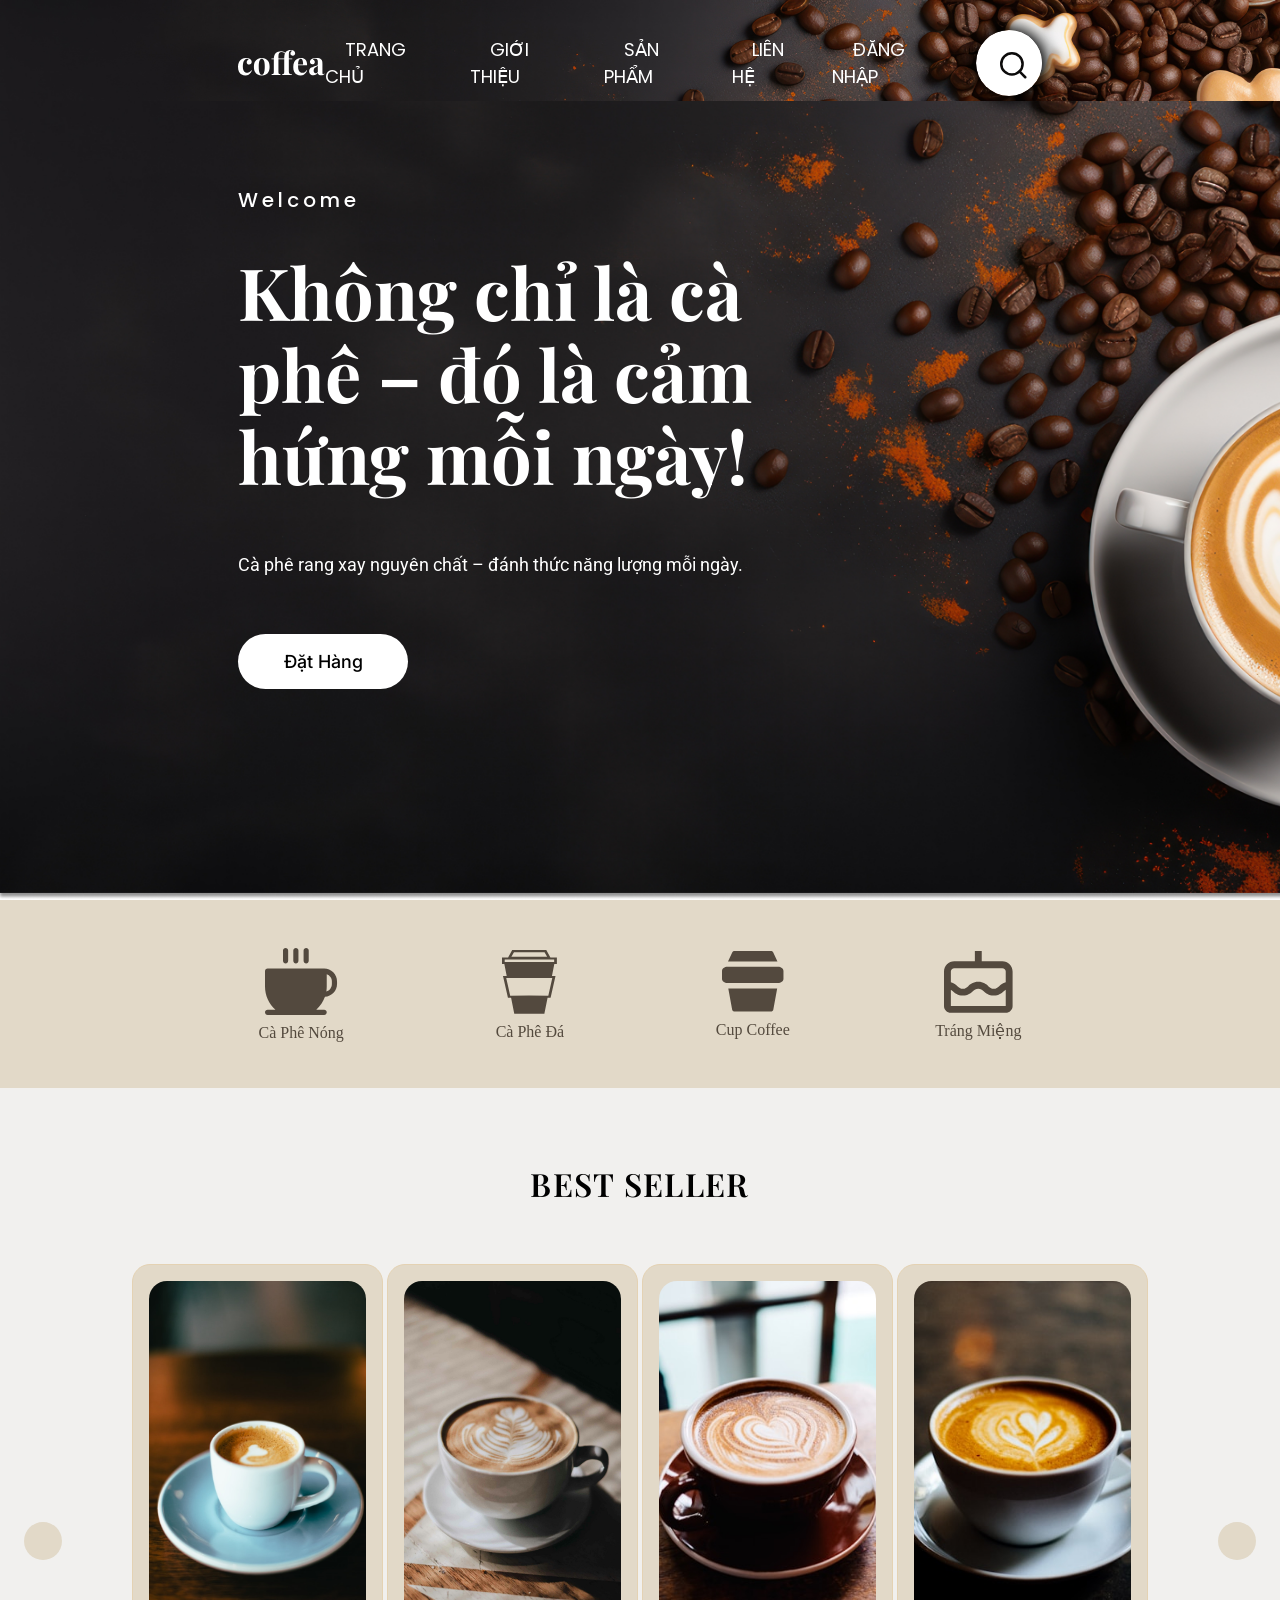
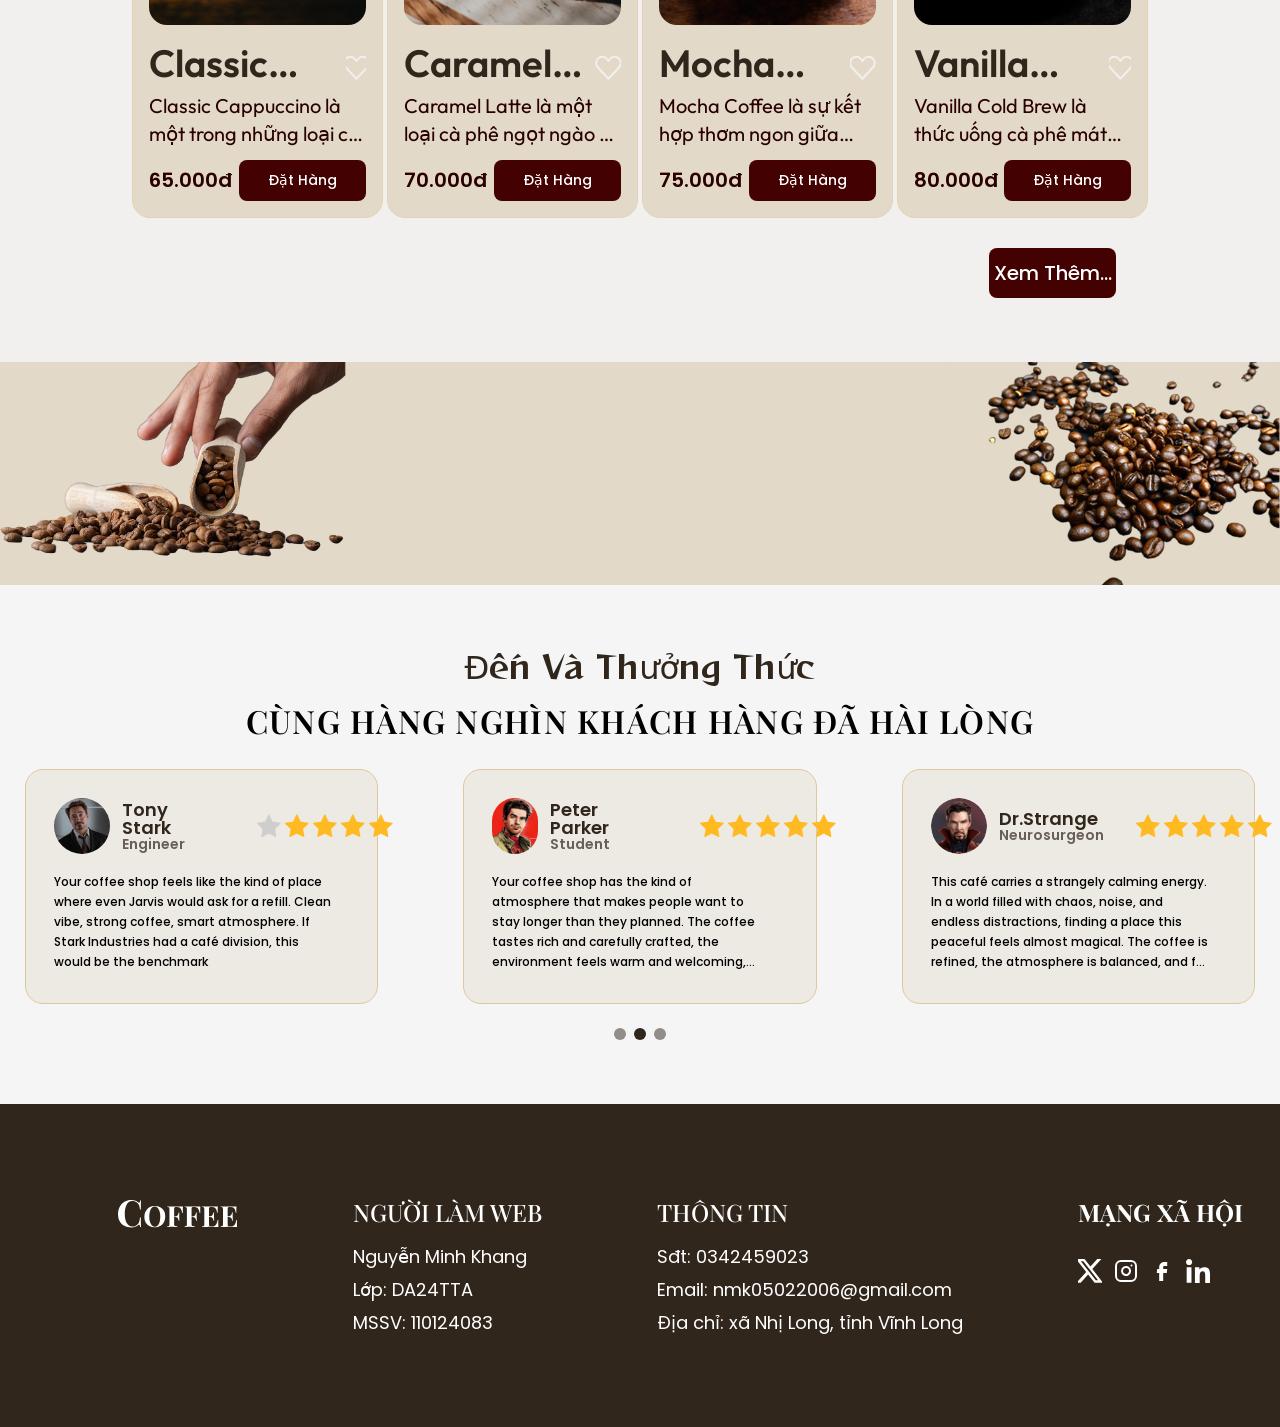
==== commit a5c92b35: "Thêm responsive" ====
--- a/index.html
+++ b/index.html
@@ -12,6 +12,7 @@
       href="https://fonts.googleapis.com/css2?family=Be+Vietnam+Pro:ital,wght@0,100;0,200;0,300;0,400;0,500;0,600;0,700;0,800;0,900;1,100;1,200;1,300;1,400;1,500;1,600;1,700;1,800;1,900&family=Inter:ital,opsz,wght@0,14..32,100..900;1,14..32,100..900&family=Lato:ital,wght@0,100;0,300;0,400;0,700;0,900;1,100;1,300;1,400;1,700;1,900&family=Open+Sans:ital,wght@0,300..800;1,300..800&family=Outfit:wght@100..900&family=Playfair+Display:ital,wght@0,400..900;1,400..900&family=Poppins:ital,wght@0,100;0,200;0,300;0,400;0,500;0,600;0,700;0,800;0,900;1,100;1,200;1,300;1,400;1,500;1,600;1,700;1,800;1,900&family=Reggae+One&family=Roboto:ital,wght@0,100..900;1,100..900&display=swap"
       rel="stylesheet"
     />
+    <link rel="stylesheet" href="./css/responsive.css" />
     <title>CoffeeShop</title>
   </head>
   <body>
--- a/css/responsive.css
+++ b/css/responsive.css
@@ -0,0 +1,761 @@
+/* ================= RESET RESPONSIVE CHUNG ================= */
+html,
+body {
+  max-width: 100%;
+  overflow-x: hidden;
+}
+
+img {
+  max-width: 100%;
+}
+
+.main-content {
+  width: 1760px;
+  max-width: calc(100% - 48px);
+}
+
+/* =========================================================
+   TABLET / IPAD NGANG - <= 1200px
+   ========================================================= */
+@media (max-width: 1200px) {
+  /* ---------- Header dùng chung ---------- */
+  .header .container {
+    padding-left: 48px;
+    padding-right: 48px;
+  }
+
+  .header .body-header {
+    gap: 20px;
+  }
+
+  .header .logo {
+    width: 100px;
+  }
+
+  .header .nav a {
+    padding: 5px 12px;
+    font-size: 1.5rem;
+  }
+
+  .header .search-box {
+    min-width: 52px;
+    height: 52px;
+  }
+
+  .header .search-box .search {
+    top: 16px;
+    right: 12px;
+  }
+
+  /* ---------- Hero dùng chung ---------- */
+  .hero {
+    min-height: 75vh;
+    padding-top: 155px;
+    padding-left: 56px;
+    padding-right: 56px;
+    background-position: center;
+  }
+
+  .greeting .title {
+    font-size: 5.6rem;
+  }
+
+  .greeting .desc {
+    font-size: 1.7rem;
+  }
+
+  /* ---------- Footer dùng chung ---------- */
+  .footer-page .container {
+    min-width: 0;
+    width: 100%;
+    padding: 70px 48px;
+    gap: 60px;
+    flex-wrap: wrap;
+    justify-content: flex-start;
+  }
+
+  .footer-page .columns {
+    gap: 60px;
+    flex-wrap: wrap;
+  }
+
+  /* ---------- Trang chủ ---------- */
+  .menu .product-list {
+    flex-wrap: wrap;
+    gap: 36px;
+  }
+
+  .product-list li,
+  .product-list li:last-child {
+    padding: 0;
+  }
+
+  .popular-bottom {
+    gap: 24px;
+  }
+
+  .popular-bottom .control.left {
+    margin-right: 0;
+  }
+
+  .popular-bottom .control.right {
+    margin-left: 0;
+  }
+
+  .popular-bottom .coffee-list {
+    display: grid;
+    grid-template-columns: repeat(2, 1fr);
+    gap: 22px;
+    width: 100%;
+  }
+
+  .coffee-list .coffee-item .content a .thumb {
+    height: 280px;
+  }
+
+  .coffee-list .coffee-item .head a h3 {
+    font-size: 3rem;
+  }
+
+  .feedback .container {
+    width: 100%;
+    max-width: calc(100% - 48px);
+  }
+
+  .feedback .container .feedback-list {
+    gap: 24px;
+    flex-wrap: wrap;
+  }
+
+  .feedback .container .feedback-list .feedback-item {
+    width: calc(50% - 12px);
+    flex: none;
+  }
+
+  .wall1 {
+    max-width: 100%;
+  }
+
+  /* ---------- Trang sản phẩm ---------- */
+  #section1 {
+    padding: 50px 32px;
+  }
+
+  #productList {
+    grid-template-columns: repeat(2, minmax(0, 1fr));
+    gap: 24px;
+  }
+
+  #productList .imageProduct {
+    height: 280px;
+  }
+
+  /* ---------- Trang chi tiết ---------- */
+  .detailItem {
+    gap: 30px;
+  }
+
+  .detailImage {
+    height: 380px;
+  }
+
+  .detailContent h1 {
+    font-size: 3.4rem;
+  }
+
+  /* ---------- Trang giới thiệu ---------- */
+  .about-container {
+    width: 100%;
+    max-width: 960px;
+    padding-left: 32px;
+    padding-right: 32px;
+    flex-direction: column;
+    align-items: stretch;
+    gap: 44px;
+  }
+
+  .about-left,
+  .about-right {
+    width: 100%;
+  }
+
+  .about-left h1 {
+    font-size: 4.4rem;
+  }
+
+  .about-stats {
+    width: 100%;
+    max-width: 960px;
+    padding-left: 32px;
+    padding-right: 32px;
+    flex-wrap: wrap;
+  }
+
+  .stat-item {
+    flex: 1;
+    min-width: 260px;
+  }
+}
+
+/* =========================================================
+   TABLET ĐỨNG / IPAD NHỎ - <= 900px
+   ========================================================= */
+@media (max-width: 900px) {
+  /* ---------- Header ---------- */
+  .header.fixed {
+    position: absolute;
+  }
+
+  .header .container {
+    padding-left: 28px;
+    padding-right: 28px;
+  }
+
+  .header .body-header {
+    flex-wrap: wrap;
+    justify-content: center;
+    padding-top: 20px;
+    gap: 18px;
+  }
+
+  .header .nav {
+    margin-left: 0;
+  }
+
+  .header .nav ul {
+    flex-wrap: wrap;
+    justify-content: center;
+    gap: 8px;
+  }
+
+  .header .nav a {
+    font-size: 1.4rem;
+    padding: 5px 10px;
+  }
+
+  .header .search-box {
+    display: none;
+  }
+
+  /* ---------- Hero ---------- */
+  .hero {
+    min-height: 72vh;
+    padding: 210px 32px 80px;
+  }
+
+  .hero .container {
+    max-width: 100%;
+  }
+
+  .greeting .welcome {
+    font-size: 1.7rem;
+    padding-bottom: 24px;
+  }
+
+  .greeting .title {
+    font-size: 4.4rem;
+    padding-bottom: 32px;
+  }
+
+  .greeting .desc {
+    font-size: 1.6rem;
+    padding-bottom: 36px;
+  }
+
+  .btn.btn-hero {
+    min-width: 150px;
+    line-height: 48px;
+    font-size: 1.6rem;
+  }
+
+  /* ---------- Footer ---------- */
+  .footer-page .container {
+    padding: 56px 32px;
+    gap: 40px;
+  }
+
+  .footer-page .columns {
+    gap: 40px;
+  }
+
+  /* ---------- Trang chủ ---------- */
+  .menu .product-list {
+    display: grid;
+    grid-template-columns: repeat(2, 1fr);
+    gap: 30px;
+    padding: 36px 0;
+  }
+
+  .popular .popular-top {
+    padding-top: 56px;
+    padding-bottom: 36px;
+  }
+
+  .popular-bottom .control {
+    display: none;
+  }
+
+  .popular-bottom .coffee-list {
+    grid-template-columns: repeat(2, minmax(0, 1fr));
+  }
+
+  .coffee-list .coffee-item .content a .thumb {
+    height: 250px;
+  }
+
+  .coffee-list .coffee-item .head a h3 {
+    font-size: 2.7rem;
+  }
+
+  .popular .More {
+    justify-content: center;
+    padding-right: 0;
+  }
+
+  .feedback .container .title p:first-child,
+  .feedback .container .title p:last-child {
+    font-size: 2.6rem;
+  }
+
+  .feedback .container .feedback-list {
+    flex-direction: column;
+    gap: 22px;
+  }
+
+  .feedback .container .feedback-list .feedback-item {
+    width: 100%;
+    height: auto;
+  }
+
+  /* ---------- Trang sản phẩm ---------- */
+  #productList {
+    grid-template-columns: repeat(2, minmax(0, 1fr));
+  }
+
+  #productList .productItem .nameProduct {
+    font-size: 2.5rem;
+  }
+
+  #productList .productItem .action {
+    gap: 10px;
+    flex-wrap: wrap;
+  }
+
+  .btn.addProduct.show {
+    margin-left: 0;
+  }
+
+  /* ---------- Trang chi tiết ---------- */
+  .detailItem {
+    grid-template-columns: 1fr;
+  }
+
+  .detailImage {
+    height: 360px;
+  }
+
+  /* ---------- Trang liên hệ ---------- */
+  #section1 .contact {
+    width: 100%;
+    max-width: 680px;
+  }
+}
+
+/* =========================================================
+   ĐIỆN THOẠI - <= 600px
+   ========================================================= */
+@media (max-width: 600px) {
+  /* ---------- Header ---------- */
+  .header {
+    position: absolute;
+  }
+
+  .header.fixed {
+    position: absolute;
+  }
+
+  .header .container {
+    padding-left: 16px;
+    padding-right: 16px;
+  }
+
+  .header .body-header {
+    flex-direction: column;
+    align-items: center;
+    padding-top: 14px;
+    gap: 12px;
+  }
+
+  .header .logo {
+    width: 86px;
+  }
+
+  .header .nav ul {
+    gap: 6px 8px;
+  }
+
+  .header .nav a {
+    font-size: 1.2rem;
+    padding: 4px 6px;
+    line-height: 1.4;
+  }
+
+  /* ---------- Hero ---------- */
+  .hero {
+    min-height: 82vh;
+    padding: 220px 18px 60px;
+    text-align: left;
+    background-position: center;
+  }
+
+  .greeting .welcome {
+    font-size: 1.5rem;
+    letter-spacing: 0.25rem;
+    padding-bottom: 18px;
+  }
+
+  .greeting .title {
+    font-size: 3.2rem;
+    line-height: 1.2;
+    padding-bottom: 24px;
+  }
+
+  .greeting .desc {
+    font-size: 1.45rem;
+    line-height: 1.55;
+    padding-bottom: 28px;
+  }
+
+  .btn.btn-hero {
+    min-width: 136px;
+    line-height: 44px;
+    font-size: 1.45rem;
+  }
+
+  /* ---------- Footer ---------- */
+  .footer-page .container {
+    flex-direction: column;
+    align-items: flex-start;
+    padding: 44px 20px;
+    gap: 32px;
+  }
+
+  .footer-page .logo .brand-logo {
+    width: 96px;
+  }
+
+  .footer-page .columns {
+    flex-direction: column;
+    align-items: flex-start;
+    gap: 28px;
+  }
+
+  .footer-page .columns .item .title,
+  .footer-page .social .title {
+    font-size: 2rem;
+  }
+
+  .footer-page .columns .item ul li a {
+    font-size: 1.45rem;
+    line-height: 1.5;
+    word-break: break-word;
+  }
+
+  .footer-page .social ul {
+    flex-wrap: wrap;
+  }
+
+  /* ---------- Trang chủ: menu ---------- */
+  .menu .product-list {
+    grid-template-columns: 1fr;
+    gap: 24px;
+    padding: 32px 0;
+  }
+
+  .product-list li a img {
+    max-width: 70px;
+  }
+
+  /* ---------- Trang chủ: best seller ---------- */
+  .popular .popular-top {
+    padding-top: 44px;
+    padding-bottom: 28px;
+  }
+
+  .popular .popular-top .title {
+    font-size: 2.6rem;
+  }
+
+  .popular-bottom {
+    display: block;
+  }
+
+  .popular-bottom .coffee-list {
+    grid-template-columns: 1fr;
+    gap: 20px;
+  }
+
+  .coffee-list .coffee-item .content a .thumb {
+    height: 230px;
+  }
+
+  .coffee-list .coffee-item .head {
+    gap: 10px;
+  }
+
+  .coffee-list .coffee-item .head a h3 {
+    font-size: 2.5rem;
+  }
+
+  .coffee-list .coffee-item .desc {
+    font-size: 1.5rem;
+  }
+
+  .coffee-list .coffee-item .footer {
+    flex-direction: column;
+    align-items: flex-start;
+    gap: 12px;
+  }
+
+  .wall1 {
+    display: none;
+  }
+
+  /* ---------- Trang chủ: feedback ---------- */
+  .feedback .container {
+    max-width: calc(100% - 32px);
+  }
+
+  .feedback .container .title {
+    padding-top: 48px;
+    gap: 14px;
+  }
+
+  .feedback .container .title p:first-child,
+  .feedback .container .title p:last-child {
+    font-size: 2.3rem;
+  }
+
+  .feedback .feedback-item .head {
+    flex-direction: column;
+    align-items: flex-start;
+    gap: 12px;
+  }
+
+  .feedback .feedback-item .body p {
+    font-size: 1.45rem;
+  }
+
+  /* ---------- Trang sản phẩm ---------- */
+  #section1 {
+    padding: 36px 16px;
+    scroll-margin-top: 120px;
+  }
+
+  #productList {
+    grid-template-columns: 1fr;
+    gap: 20px;
+  }
+
+  #productList .productItem {
+    padding: 16px;
+  }
+
+  #productList .imageProduct {
+    height: 230px;
+  }
+
+  #productList .productItem .nameProduct {
+    font-size: 2.4rem;
+  }
+
+  #productList .productItem .Price {
+    font-size: 1.8rem;
+  }
+
+  #productList .productItem .desc {
+    height: auto;
+    min-height: 100px;
+    font-size: 1.5rem;
+    line-height: 1.6;
+  }
+
+  #productList .productItem .action {
+    flex-direction: column;
+    align-items: stretch;
+    gap: 8px;
+  }
+
+  #productList .productItem .action .btn {
+    width: 100%;
+  }
+
+  .btn.edit,
+  .btn.addProduct.show {
+    display: block;
+    width: fit-content;
+    margin: 20px auto 0;
+  }
+
+  .modal {
+    padding: 16px;
+  }
+
+  .modalBox {
+    width: 100%;
+    max-width: 420px;
+    padding: 20px;
+  }
+
+  .modalBox h1 {
+    font-size: 2.4rem;
+  }
+
+  /* ---------- Trang chi tiết ---------- */
+  .detailItem {
+    grid-template-columns: 1fr;
+    gap: 24px;
+  }
+
+  .detailImage {
+    height: 260px;
+  }
+
+  .detailContent h1 {
+    font-size: 2.8rem;
+  }
+
+  .detailPrice {
+    font-size: 1.8rem;
+  }
+
+  .detailDesc {
+    font-size: 1.55rem;
+    line-height: 1.65;
+  }
+
+  /* ---------- Trang liên hệ ---------- */
+  #section1 .contact {
+    width: 100%;
+    padding: 28px 20px;
+    gap: 18px;
+    font-size: 1.55rem;
+  }
+
+  .contact h1 {
+    font-size: 2.5rem;
+    line-height: 1.3;
+  }
+
+  .contact p,
+  .contact a {
+    word-break: break-word;
+    line-height: 1.55;
+  }
+
+  /* ---------- Trang giới thiệu ---------- */
+  #section1 {
+    padding-left: 18px;
+    padding-right: 18px;
+  }
+
+  .about-container {
+    width: 100%;
+    padding-left: 0;
+    padding-right: 0;
+    flex-direction: column;
+    gap: 28px;
+  }
+
+  .about-left,
+  .about-right {
+    width: 100%;
+  }
+
+  .about-left .sub-title {
+    font-size: 1.35rem;
+    letter-spacing: 0.18rem;
+  }
+
+  .about-left h1 {
+    font-size: 2.9rem;
+    line-height: 1.25;
+  }
+
+  .about-desc {
+    font-size: 1.5rem;
+    line-height: 1.65;
+    text-align: left;
+  }
+
+  .about-btn {
+    line-height: 46px;
+    font-size: 1.5rem;
+  }
+
+  .about-card {
+    padding: 22px;
+    border-radius: 16px;
+  }
+
+  .about-card h2 {
+    font-size: 2.4rem;
+  }
+
+  .about-card p {
+    font-size: 1.45rem;
+  }
+
+  .about-stats {
+    width: 100%;
+    padding-left: 0;
+    padding-right: 0;
+    flex-direction: column;
+    margin-top: 36px;
+    gap: 16px;
+  }
+
+  .stat-item {
+    width: 100%;
+    min-height: 118px;
+  }
+
+  .stat-item strong {
+    font-size: 3.2rem;
+  }
+
+  .stat-item span {
+    font-size: 1.45rem;
+  }
+}
+
+/* =========================================================
+   ĐIỆN THOẠI NHỎ - <= 390px
+   ========================================================= */
+@media (max-width: 390px) {
+  .header .nav a {
+    font-size: 1.1rem;
+    padding: 3px 5px;
+  }
+
+  .hero {
+    padding-top: 230px;
+  }
+
+  .greeting .title {
+    font-size: 2.8rem;
+  }
+
+  .greeting .desc {
+    font-size: 1.35rem;
+  }
+
+  .coffee-list .coffee-item .content a .thumb,
+  #productList .imageProduct {
+    height: 210px;
+  }
+
+  .about-left h1 {
+    font-size: 2.6rem;
+  }
+}
